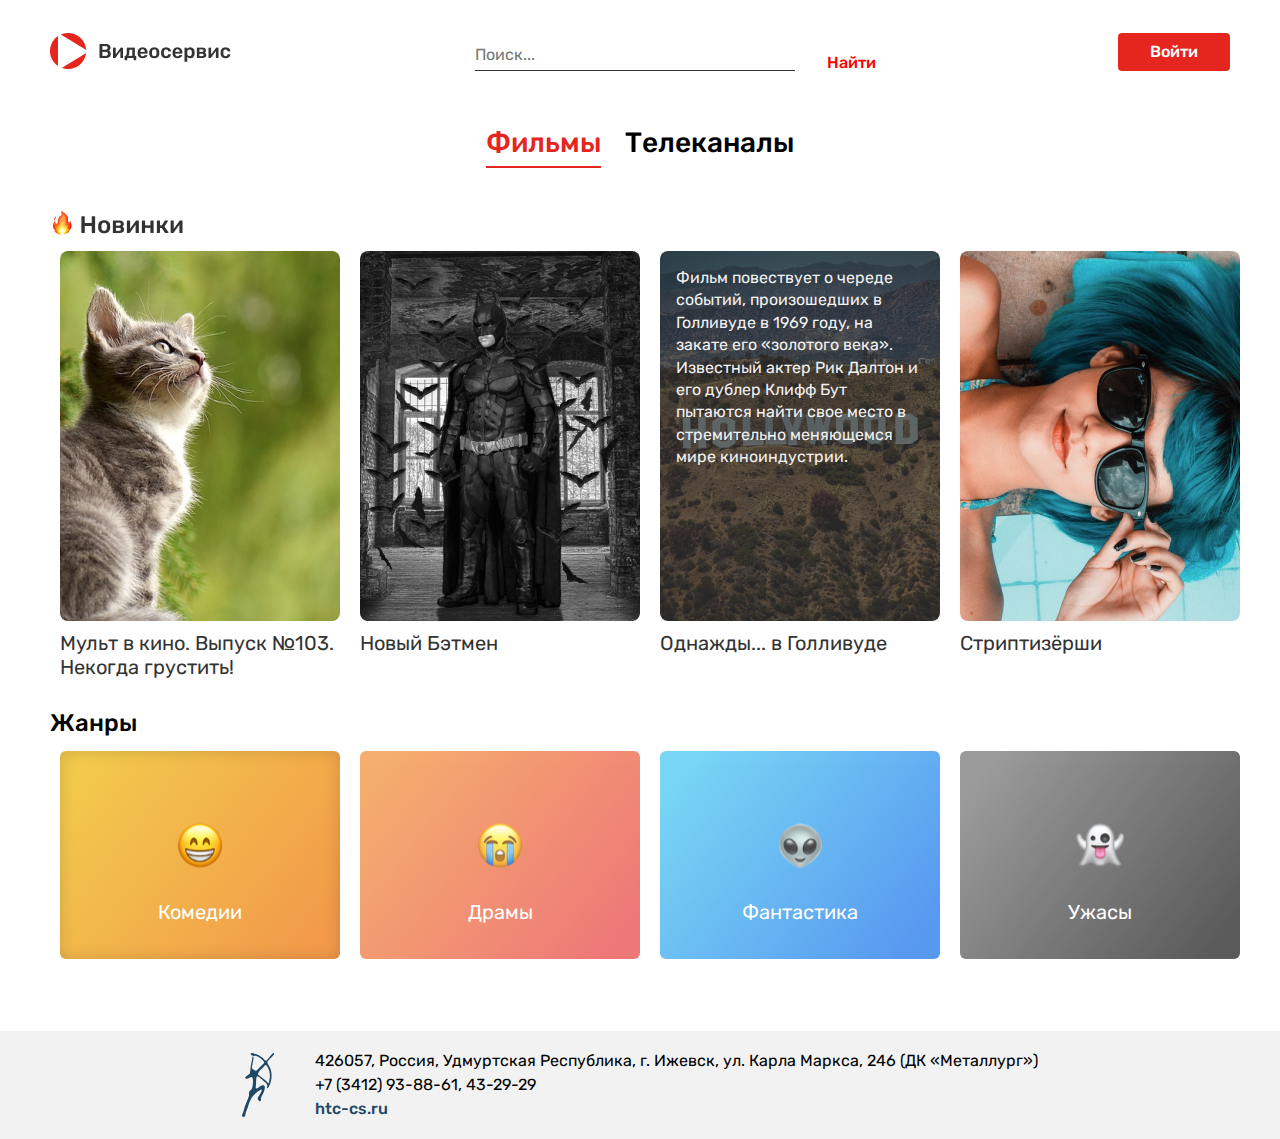
==== index.html @ f322d9bb "saved project" ====
<!DOCTYPE html>
<html>
	<head>
		<meta charset="utf-8">
		<meta http-equiv="X-UA-Compatible" content="IE=edge">
		<title></title>
		<link rel="stylesheet" href="css/style.css">
		<link rel="preconnect" href="https://fonts.gstatic.com">
		<link href="https://fonts.googleapis.com/css2?family=Rubik&display=swap" rel="stylesheet">
		<link href="https://fonts.googleapis.com/css2?family=Rubik:wght@500&display=swap" rel="stylesheet">
		<script src="../../js/script.js"></script>
	</head>
	<body>
		<div class="wrapper">
			<div class="main">
<div class="main__header">
	<div class="main__header-content">
		<div class="main__header-logo">
			<img src="img/header/logo.jpg" alt="">
		</div>
		<div class="main__header-search">
			<div class="main__header-search-input">
				<input type="text" placeholder="Поиск...">
			</div>
			<div class="main__header-search-button">
				<a href="#">Найти</a>
			</div>
		</div>
		<div class="main__header-login">	
			<button class="main__header-login-btn" id="login-btn">Войти</button>
			<div class="main__header-login-auth" id="login-auth">
				<div class="main__header-login-username">
					<span class="main__header-login-text" id="user-text"></span>
					<input type="text" class="main__header-login-input" id="user-textbox" >
				</div>
				<a href="#" class="main__header-login-logout" id="logout">Выйти</a>
			</div>
		</div>
	</div>
</div><div class="main__tabs" id="tabs">
	<div class="main__tabs-content">
		<div class="main__tabs-movies tab active" data-action="show-movies">Фильмы</div>
		<div class="main__tabs-channels tab" data-action="show-channels">Телеканалы</div>
	</div>
</div>				<div class="main__content">
<div class="main__movies" id="movies">
	<div class="main__movies-content">
		<div class="main__movies-news-title">
			<img src="img/content/news.jpg" alt="">
		</div>
		<div class="main__movies-list">
			<div class="main__movies-list-row">
				<div class="main__movies-item">
					<div class="main__movies-item-poster cat"></div>
					<div class="main__movies-item-description">Мульт в кино. Выпуск №103.<br>Некогда грустить!</div>
				</div>
				<div class="main__movies-item">
					<div class="main__movies-item-poster batman"></div>
					<div class="main__movies-item-description">Новый Бэтмен</div>
				</div>
				<div class="main__movies-item">
					<div class="main__movies-item-poster hollywood">Фильм повествует о череде событий, произошедших в Голливуде в 1969 году, на закате его «золотого века». Известный актер Рик Далтон и его дублер Клифф Бут пытаются найти свое место в стремительно меняющемся мире киноиндустрии.</div>
					<div class="main__movies-item-description">Однажды... в Голливуде</div>
				</div>
				<div class="main__movies-item">
					<div class="main__movies-item-poster girl"></div>
					<div class="main__movies-item-description">Стриптизёрши</div>
				</div>
			</div>
		</div>
	</div>
</div>
<div class="main__genres" id="genres">
	<div class="main__genres-content">
		<div class="main__genres-genres-title">Жанры</div>
		<div class="main__genres-list">
			<div class="main__genres-row">
				<div class="main__genres-item">
					<div class="main__genres-poster comedy">
						<img src="../../img/content/😁.svg" alt="">
						<div class="main__genres-description">Комедии</div>
					</div>
				</div>
				<div class="main__genres-item">
					<div class="main__genres-poster drama">
						<img src="../../img/content/😭.svg" alt="">
						<div class="main__genres-description">Драмы</div>
					</div>
				</div>
				<div class="main__genres-item">
					<div class="main__genres-poster sci-fi">
						<img src="../../img/content/👽.svg" alt="">
						<div class="main__genres-description">Фантастика</div>
					</div>

				</div>
				<div class="main__genres-item">
					<div class="main__genres-poster horror">
						<img src="../../img/content/👻.svg" alt="">
						<div class="main__genres-description">Ужасы</div>
					</div>
					

				</div>
			</div>
		</div>
	</div>
</div><div class="main__channels" id="channels">
	<div class="main__channels-content">
		<div class="main__channels-container">
			<div class="main__channels-item">
				<div class="main__channels-logo">
					<img src="../../img/content/first-channel.svg" alt="">
				</div>
				<div class="main__channels-info">
					<div class="main__channels-title">Первый канал</div>
					<div class="main__channels-programm">
						<div class="main__channels-time">
							<div class="main__channels-time-item alarm">13:00</div>
							<div class="main__channels-time-item">14:00</div>
							<div class="main__channels-time-item">15:00</div>
						</div>
						<div class="main__channels-name">
							<div class="main__channels-name-item alarm">Новости (с субтирами)</div>
							<div class="main__channels-name-item">Давай поженимся</div>
							<div class="main__channels-name-item">Другие новости</div>
						</div>
					</div>
				</div>
			</div>
			<div class="main__channels-item">
				<div class="main__channels-logo twoxtwo">
					<img src="../../img/content/2x2.svg" alt="">
				</div>
				<div class="main__channels-info">
					<div class="main__channels-title">2x2</div>
					<div class="main__channels-programm">
						<div class="main__channels-time">
							<div class="main__channels-time-item alarm">13:00</div>
							<div class="main__channels-time-item">14:00</div>
							<div class="main__channels-time-item">15:00</div>
						</div>
						<div class="main__channels-name">
							<div class="main__channels-name-item alarm">МУЛЬТ ТВ. Сезон 4, 7 серия</div>
							<div class="main__channels-name-item">ПОДОЗРИТЕЛЬНАЯ СОВА. Сезон 7, 7 серия</div>
							<div class="main__channels-name-item">БУРДАШЕВ. Сезон 1, 20 серия</div>
						</div>
					</div>
				</div>
			</div>
			<div class="main__channels-item">
				<div class="main__channels-logo">
					<img src="../../img/content/rbc.svg" alt="">
				</div>
				<div class="main__channels-info">
					<div class="main__channels-title">РБК</div>
					<div class="main__channels-programm">
						<div class="main__channels-time">
							<div class="main__channels-time-item alarm">13:00</div>
							<div class="main__channels-time-item">14:00</div>
							<div class="main__channels-time-item">15:00</div>
						</div>
						<div class="main__channels-name">
							<div class="main__channels-name-item alarm">ДЕНЬ. Горючая смесь: как бороться с суррогатом на АЗС</div>
							<div class="main__channels-name-item">ДЕНЬ. Главные темы</div>
							<div class="main__channels-name-item">Главные новости</div>
						</div>
					</div>
				</div>
			</div>
			<div class="main__channels-item">
				<div class="main__channels-logo amedia">
					<img src="../../img/content/amedia.svg" alt="">
				</div>
				<div class="main__channels-info">
					<div class="main__channels-title">AMEDIA PREMIUM</div>
					<div class="main__channels-programm">
						<div class="main__channels-time">
							<div class="main__channels-time-item alarm">13:00</div>
							<div class="main__channels-time-item">14:00</div>
							<div class="main__channels-time-item">15:00</div>
						</div>
						<div class="main__channels-name">
							<div class="main__channels-name-item alarm">Клиент всегда мёртв</div>
							<div class="main__channels-name-item">Голодные игры: Сойка-пересмешница. Часть I</div>
							<div class="main__channels-name-item">Секс в большом городе</div>
						</div>
					</div>
				</div>
			</div>
						<div class="main__channels-item">
				<div class="main__channels-logo amedia">
					<img src="../../img/content/amedia.svg" alt="">
				</div>
				<div class="main__channels-info">
					<div class="main__channels-title">AMEDIA PREMIUM</div>
					<div class="main__channels-programm">
						<div class="main__channels-time">
							<div class="main__channels-time-item alarm">13:00</div>
							<div class="main__channels-time-item">14:00</div>
							<div class="main__channels-time-item">15:00</div>
						</div>
						<div class="main__channels-name">
							<div class="main__channels-name-item alarm">Клиент всегда мёртв</div>
							<div class="main__channels-name-item">Голодные игры: Сойка-пересмешница. Часть I</div>
							<div class="main__channels-name-item">Секс в большом городе</div>
						</div>
					</div>
				</div>
			</div>
		</div>
	</div>
</div>				</div>
			</div>
<div class="footer">
	<div class="footer__content">
		<div class="footer__logo">
			<img src="../../img/footer/footer.svg" alt="">
		</div>
		<div class="footer__info">
			<div class="footer__address">426057, Россия, Удмуртская Республика, г. Ижевск, ул. Карла Маркса, 246 (ДК «Металлург»)</div>
			<div class="footer__tel">+7 (3412) 93-88-61, 43-29-29</div>
			<div class="footer__site">htc-cs.ru</div>
		</div>
	</div>
</div><div class="modal" id="modal">
	<div class="modal__content">
		<div class="modal__close" data-action="modal-close">&times;</div>
		<div class="modal__content-row">
			<div class="modal__title">Вход</div>
			<div class="modal__body">
				<input type="text" placeholder="Логин" class="modal__body-input">
				<input type="password" placeholder="Пароль" class="modal__body-input">
				<div class="modal__body-checkbox">
					<div class="modal__body-checkbox-element">
						<input type="checkbox">
					</div>
					<div class="modal__body-checkbox-label">
						Запомнить
					</div>
				</div>
			</div>
			<div class="modal__button">
				<button class="modal__button-element" data-action="login">Войти</button>
			</div>
		</div>
	</div>
</div>		</div>
	</body>
</html>
---- css/style.css ----
@charset "UTF-8";.main__header-login-btn,.modal__button-element{background-color:#E5261E;border-radius:4px;padding:9px 32px 10px 32px;color:#fff;font-weight:500;font-size:16px}.main__header-login-btn:hover,.modal__button-element:hover{background-color:silver;color:#E5261E}.main__header-login-logout,.main__header-search-button a{color:red;font-weight:500}.main__header-login-logout:hover,.main__header-search-button a:hover{color:silver}body{position:relative}.wrapper{font-family:Rubik,sans-serif;font-weight:400;font-size:16px;overflow:auto;background-color:#fff;display:flex;flex-direction:column;align-items:center;min-height:100%;min-width:100%}.main{margin:0 auto;margin-bottom:72px;display:flex;flex-direction:column;flex:1 0 auto}.main__content{display:flex;flex:1 0 auto;flex-direction:column;max-width:1180px;width:100%}*{padding:0;margin:0;border:0}*,:after,:before{-moz-box-sizing:border-box;-webkit-box-sizing:border-box;box-sizing:border-box}:active,:focus{outline:none}a:active,a:focus{outline:none}aside,footer,header,nav{display:block}body,html{height:100%;width:100%;font-size:100%;line-height:1;font-size:14px;-ms-text-size-adjust:100%;-moz-text-size-adjust:100%;-webkit-text-size-adjust:100%}button,input,textarea{font-family:inherit}input::-ms-clear{display:none}button{cursor:pointer}button::-moz-focus-inner{padding:0;border:0}a,a:visited{text-decoration:none}a:hover{text-decoration:none}ul li{list-style:none}img{vertical-align:top}h1,h2,h3,h4,h5,h6{font-size:inherit;font-weight:400}.main__header{margin-bottom:48px}.main__header-content{display:flex;justify-content:space-between;padding-top:33px}.main__header-search{display:flex;align-items:flex-end}.main__header-search-input{border-bottom:1px solid #333;padding-bottom:6px;margin-right:32px}.main__header-search-input input{width:320px;color:#828282;font-size:16px}.main__header-login{display:flex;align-items:flex-end}.main__header-login-auth{display:none}.main__header-login-username{font-weight:500;font-size:16px;color:#333;margin-right:16px}.main__header-login-input{border:1px solid #333;display:none}@media (max-width:1200px){.main__header-content{justify-content:center}.main__header-logo{display:none}.main__header-search{margin-right:65px}}.main__tabs{display:flex;justify-content:center;padding:10px;margin-bottom:32px}.main__tabs-content{display:flex;font-weight:500;font-size:28px;cursor:pointer}.main__tabs-movies{margin-right:24px}.active{color:#E5261E;border-bottom:2px solid #E5261E;padding-bottom:9px}.main__movies{margin-bottom:32px}.main__movies-content{display:flex;flex-direction:column}.main__movies-news-title{margin-bottom:16px}.main__movies-list-row{display:flex;justify-content:space-between}.main__movies-item{width:100%;padding:0 10px}.main__movies-item-poster{background-repeat:no-repeat;background-size:contain;width:280px;height:370px;border-radius:8px;margin-bottom:11px}.main__movies-item-poster.cat{background-image:url("../../img/content/cat.jpg")}.main__movies-item-poster.batman{background-image:url("../../img/content/batman.jpg")}.main__movies-item-poster.hollywood{background-image:linear-gradient(rgba(51,51,51,0.75),rgba(51,51,51,0.75)),url("../../img/content/hollywood.jpg");font-size:16px;color:#F2F2F2;line-height:22.4px;padding:16px}.main__movies-item-poster.girl{background-image:url("../../img/content/girl.jpg")}.main__movies-item-description{color:#333;font-size:20px;line-height:23.7px;display:flex;align-self:center}.main__genres-genres-title{font-weight:500;font-size:24px;margin-bottom:16px}.main__genres-row{display:flex;justify-content:space-between}.main__genres-item{width:100%;padding:0 10px}.main__genres-poster{width:280px;height:208px;border-radius:6px;display:flex;flex-direction:column;align-items:center;justify-content:center}.main__genres-poster.comedy{background:linear-gradient(127.83deg,#F2C94C 8.44%,#F29A4A 91.36%);box-shadow:inset 0px 0px 16px rgba(0,0,0,0.15)}.main__genres-poster.drama{background:linear-gradient(127.83deg,#F2994A 8.44%,#EB5757 91.36%);opacity:0.8}.main__genres-poster.sci-fi{background:linear-gradient(127.83deg,#56CCF2 8.44%,#2F80ED 91.36%);opacity:0.8}.main__genres-poster.horror{background:linear-gradient(127.83deg,#828282 8.44%,#333333 91.36%);opacity:0.8}.main__genres-description{color:#fff;font-size:20px;position:relative;top:32px}@media (max-width:1200px){.main__genres-genres-title,.main__movies-news-title{text-align:center;margin-bottom:25px}.main__genres-row,.main__movies-list-row{flex-wrap:wrap}.main__genres-item,.main__movies-item{width:50%;display:flex;flex-direction:column;justify-content:center;align-items:center;margin-bottom:15px}.main__genres-item-poster.batman,.main__movies-item-poster.batman{position:relative;top:-11px}}.main__channels{display:none;padding:10px;flex:1 0 auto;width:1180px}.main__channels-content{overflow-y:auto;position:relative;display:flex;flex:1 0 auto;justify-content:center}.main__channels-container{position:absolute;overflow:hidden}.main__channels-item{padding:21px 176px;background-color:#F2F2F2;border-radius:8px;display:flex}.main__channels-item:not(:last-child){margin-bottom:16px}.main__channels-logo{margin-right:175px;display:flex;align-self:center}.main__channels-logo.twoxtwo{position:relative;right:30px;margin-right:113px}.main__channels-logo.amedia{margin-right:165px}.main__channels-info{display:flex;flex-direction:column}.main__channels-title{margin-bottom:17px;font-size:20px;font-weight:500;color:#333}.main__channels-programm{display:flex}.main__channels-time{margin-right:16px}.main__channels-time-item:not(:last-child){margin-bottom:12px}.main__channels-name-item:not(:last-child){margin-bottom:12px}.alarm{color:red}*{scrollbar-width:auto;scrollbar-color:red #ffffff}::-webkit-scrollbar{width:16px}::-webkit-scrollbar-track{background:#ffffff}::-webkit-scrollbar-thumb{background-color:red;border-radius:10px;border:3px solid #ffffff}@media (max-width:1179px){.main__channels{max-width:1000px}}.modal{position:absolute;width:100%;height:100%;z-index:2;background-color:rgba(51,51,51,0.6);display:none}.modal__close{color:black;position:absolute;right:10px;top:5px;font-size:24px}.modal__close:hover{color:red;cursor:pointer}.modal__content{background-color:#fff;border-radius:8px;width:304px;margin:8% auto;position:relative}.modal__content-row{padding:36px;display:flex;flex-direction:column}.modal__title{font-weight:500;font-size:28px;color:#333;text-align:center;margin-bottom:24px}.modal__body{margin-bottom:120px}.modal__body-input{color:#828282;font-size:16px;padding-bottom:6px;border-bottom:1px solid #333;margin-bottom:24px;width:100%}.modal__body-checkbox{display:flex}.modal__body-checkbox-element{margin-right:8px;transform:scale(1.2)}.modal__body-checkbox-label{font-size:16px}.modal__button{display:flex;justify-content:center}.footer{padding:22px 130px;background-color:#F2F2F2;display:flex;width:100%;justify-content:center}.footer__content{display:flex}.footer__logo{margin-right:40px}.footer__info{display:flex;flex-direction:column;justify-content:space-between;font-size:16px}.footer__site{color:#1F4766;font-weight:500}@media (max-width:1179px){.footer{min-width:1180px}}
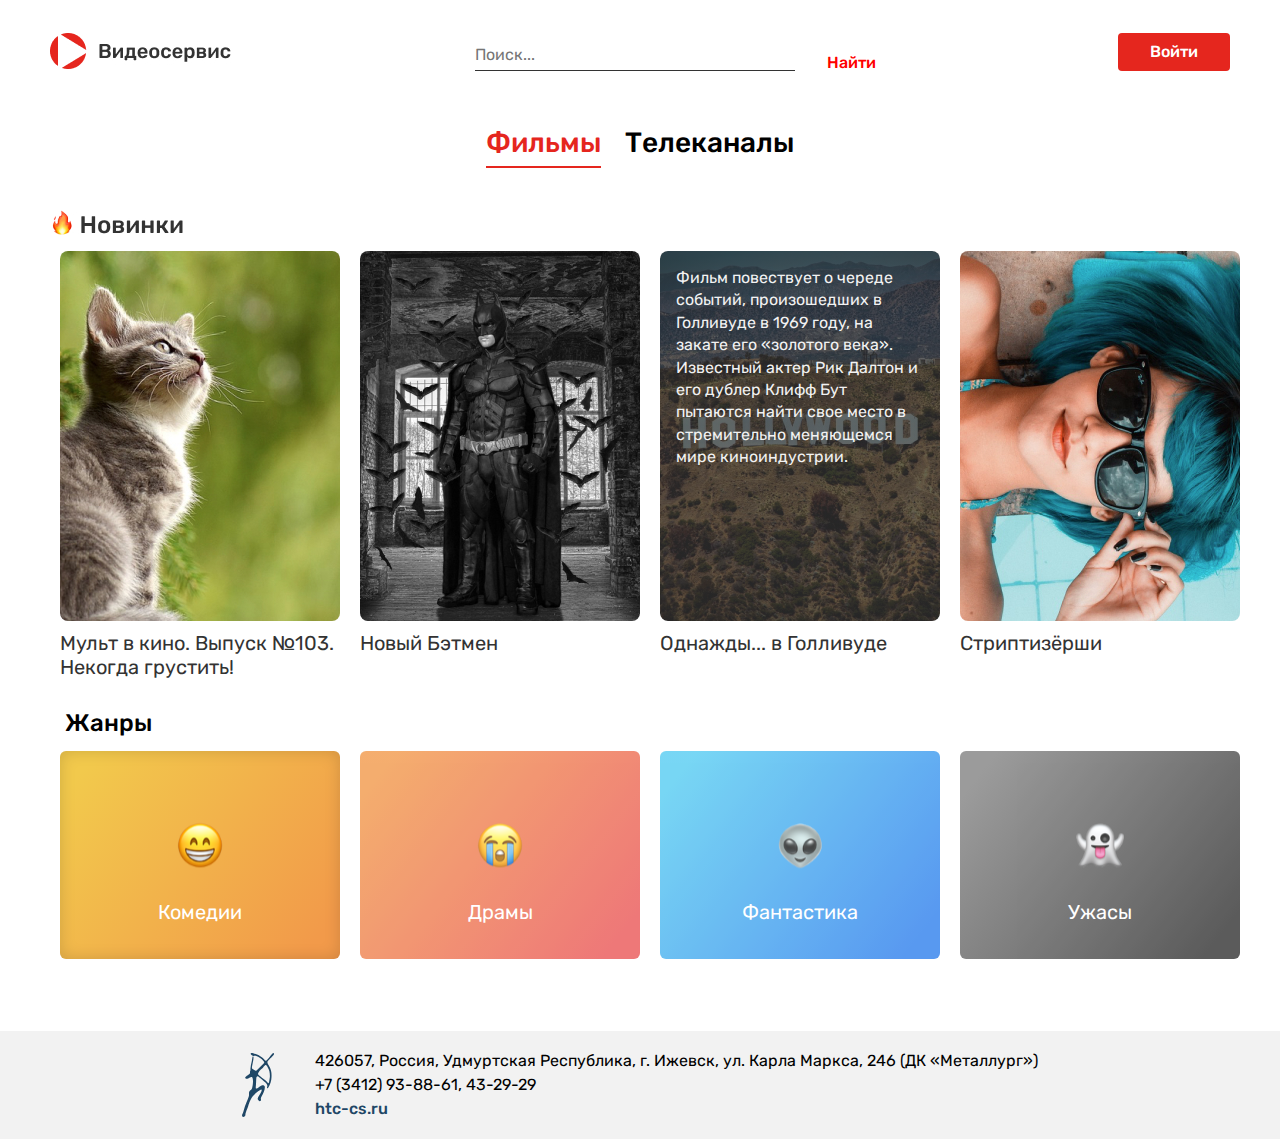
==== commit a59771be: "commit2" ====
--- a/index.html
+++ b/index.html
@@ -12,8 +12,8 @@
 	</head>
 	<body>
 		<div class="wrapper">
-			<div class="main">
-<div class="main__header">
+			<main class="main">
+<header class="main__header">
 	<div class="main__header-content">
 		<div class="main__header-logo">
 			<img src="img/header/logo.jpg" alt="">
@@ -37,7 +37,7 @@
 			</div>
 		</div>
 	</div>
-</div><div class="main__tabs" id="tabs">
+</header><div class="main__tabs" id="tabs">
 	<div class="main__tabs-content">
 		<div class="main__tabs-movies tab active" data-action="show-movies">Фильмы</div>
 		<div class="main__tabs-channels tab" data-action="show-channels">Телеканалы</div>
@@ -189,21 +189,41 @@
 				</div>
 			</div>
 						<div class="main__channels-item">
-				<div class="main__channels-logo amedia">
-					<img src="../../img/content/amedia.svg" alt="">
-				</div>
-				<div class="main__channels-info">
-					<div class="main__channels-title">AMEDIA PREMIUM</div>
-					<div class="main__channels-programm">
-						<div class="main__channels-time">
-							<div class="main__channels-time-item alarm">13:00</div>
-							<div class="main__channels-time-item">14:00</div>
-							<div class="main__channels-time-item">15:00</div>
-						</div>
-						<div class="main__channels-name">
-							<div class="main__channels-name-item alarm">Клиент всегда мёртв</div>
-							<div class="main__channels-name-item">Голодные игры: Сойка-пересмешница. Часть I</div>
-							<div class="main__channels-name-item">Секс в большом городе</div>
+				<div class="main__channels-logo">
+					<img src="../../img/content/first-channel.svg" alt="">
+				</div>
+				<div class="main__channels-info">
+					<div class="main__channels-title">Первый канал</div>
+					<div class="main__channels-programm">
+						<div class="main__channels-time">
+							<div class="main__channels-time-item alarm">13:00</div>
+							<div class="main__channels-time-item">14:00</div>
+							<div class="main__channels-time-item">15:00</div>
+						</div>
+						<div class="main__channels-name">
+							<div class="main__channels-name-item alarm">Новости (с субтирами)</div>
+							<div class="main__channels-name-item">Давай поженимся</div>
+							<div class="main__channels-name-item">Другие новости</div>
+						</div>
+					</div>
+				</div>
+			</div>
+			<div class="main__channels-item">
+				<div class="main__channels-logo twoxtwo">
+					<img src="../../img/content/2x2.svg" alt="">
+				</div>
+				<div class="main__channels-info">
+					<div class="main__channels-title">2x2</div>
+					<div class="main__channels-programm">
+						<div class="main__channels-time">
+							<div class="main__channels-time-item alarm">13:00</div>
+							<div class="main__channels-time-item">14:00</div>
+							<div class="main__channels-time-item">15:00</div>
+						</div>
+						<div class="main__channels-name">
+							<div class="main__channels-name-item alarm">МУЛЬТ ТВ. Сезон 4, 7 серия</div>
+							<div class="main__channels-name-item">ПОДОЗРИТЕЛЬНАЯ СОВА. Сезон 7, 7 серия</div>
+							<div class="main__channels-name-item">БУРДАШЕВ. Сезон 1, 20 серия</div>
 						</div>
 					</div>
 				</div>
@@ -211,8 +231,8 @@
 		</div>
 	</div>
 </div>				</div>
-			</div>
-<div class="footer">
+			</main>
+<footer class="footer">
 	<div class="footer__content">
 		<div class="footer__logo">
 			<img src="../../img/footer/footer.svg" alt="">
@@ -223,7 +243,7 @@
 			<div class="footer__site">htc-cs.ru</div>
 		</div>
 	</div>
-</div><div class="modal" id="modal">
+</footer><div class="modal" id="modal">
 	<div class="modal__content">
 		<div class="modal__close" data-action="modal-close">&times;</div>
 		<div class="modal__content-row">
--- a/css/style.css
+++ b/css/style.css
@@ -1 +1 @@
-@charset "UTF-8";.main__header-login-btn,.modal__button-element{background-color:#E5261E;border-radius:4px;padding:9px 32px 10px 32px;color:#fff;font-weight:500;font-size:16px}.main__header-login-btn:hover,.modal__button-element:hover{background-color:silver;color:#E5261E}.main__header-login-logout,.main__header-search-button a{color:red;font-weight:500}.main__header-login-logout:hover,.main__header-search-button a:hover{color:silver}body{position:relative}.wrapper{font-family:Rubik,sans-serif;font-weight:400;font-size:16px;overflow:auto;background-color:#fff;display:flex;flex-direction:column;align-items:center;min-height:100%;min-width:100%}.main{margin:0 auto;margin-bottom:72px;display:flex;flex-direction:column;flex:1 0 auto}.main__content{display:flex;flex:1 0 auto;flex-direction:column;max-width:1180px;width:100%}*{padding:0;margin:0;border:0}*,:after,:before{-moz-box-sizing:border-box;-webkit-box-sizing:border-box;box-sizing:border-box}:active,:focus{outline:none}a:active,a:focus{outline:none}aside,footer,header,nav{display:block}body,html{height:100%;width:100%;font-size:100%;line-height:1;font-size:14px;-ms-text-size-adjust:100%;-moz-text-size-adjust:100%;-webkit-text-size-adjust:100%}button,input,textarea{font-family:inherit}input::-ms-clear{display:none}button{cursor:pointer}button::-moz-focus-inner{padding:0;border:0}a,a:visited{text-decoration:none}a:hover{text-decoration:none}ul li{list-style:none}img{vertical-align:top}h1,h2,h3,h4,h5,h6{font-size:inherit;font-weight:400}.main__header{margin-bottom:48px}.main__header-content{display:flex;justify-content:space-between;padding-top:33px}.main__header-search{display:flex;align-items:flex-end}.main__header-search-input{border-bottom:1px solid #333;padding-bottom:6px;margin-right:32px}.main__header-search-input input{width:320px;color:#828282;font-size:16px}.main__header-login{display:flex;align-items:flex-end}.main__header-login-auth{display:none}.main__header-login-username{font-weight:500;font-size:16px;color:#333;margin-right:16px}.main__header-login-input{border:1px solid #333;display:none}@media (max-width:1200px){.main__header-content{justify-content:center}.main__header-logo{display:none}.main__header-search{margin-right:65px}}.main__tabs{display:flex;justify-content:center;padding:10px;margin-bottom:32px}.main__tabs-content{display:flex;font-weight:500;font-size:28px;cursor:pointer}.main__tabs-movies{margin-right:24px}.active{color:#E5261E;border-bottom:2px solid #E5261E;padding-bottom:9px}.main__movies{margin-bottom:32px}.main__movies-content{display:flex;flex-direction:column}.main__movies-news-title{margin-bottom:16px}.main__movies-list-row{display:flex;justify-content:space-between}.main__movies-item{width:100%;padding:0 10px}.main__movies-item-poster{background-repeat:no-repeat;background-size:contain;width:280px;height:370px;border-radius:8px;margin-bottom:11px}.main__movies-item-poster.cat{background-image:url("../../img/content/cat.jpg")}.main__movies-item-poster.batman{background-image:url("../../img/content/batman.jpg")}.main__movies-item-poster.hollywood{background-image:linear-gradient(rgba(51,51,51,0.75),rgba(51,51,51,0.75)),url("../../img/content/hollywood.jpg");font-size:16px;color:#F2F2F2;line-height:22.4px;padding:16px}.main__movies-item-poster.girl{background-image:url("../../img/content/girl.jpg")}.main__movies-item-description{color:#333;font-size:20px;line-height:23.7px;display:flex;align-self:center}.main__genres-genres-title{font-weight:500;font-size:24px;margin-bottom:16px}.main__genres-row{display:flex;justify-content:space-between}.main__genres-item{width:100%;padding:0 10px}.main__genres-poster{width:280px;height:208px;border-radius:6px;display:flex;flex-direction:column;align-items:center;justify-content:center}.main__genres-poster.comedy{background:linear-gradient(127.83deg,#F2C94C 8.44%,#F29A4A 91.36%);box-shadow:inset 0px 0px 16px rgba(0,0,0,0.15)}.main__genres-poster.drama{background:linear-gradient(127.83deg,#F2994A 8.44%,#EB5757 91.36%);opacity:0.8}.main__genres-poster.sci-fi{background:linear-gradient(127.83deg,#56CCF2 8.44%,#2F80ED 91.36%);opacity:0.8}.main__genres-poster.horror{background:linear-gradient(127.83deg,#828282 8.44%,#333333 91.36%);opacity:0.8}.main__genres-description{color:#fff;font-size:20px;position:relative;top:32px}@media (max-width:1200px){.main__genres-genres-title,.main__movies-news-title{text-align:center;margin-bottom:25px}.main__genres-row,.main__movies-list-row{flex-wrap:wrap}.main__genres-item,.main__movies-item{width:50%;display:flex;flex-direction:column;justify-content:center;align-items:center;margin-bottom:15px}.main__genres-item-poster.batman,.main__movies-item-poster.batman{position:relative;top:-11px}}.main__channels{display:none;padding:10px;flex:1 0 auto;width:1180px}.main__channels-content{overflow-y:auto;position:relative;display:flex;flex:1 0 auto;justify-content:center}.main__channels-container{position:absolute;overflow:hidden}.main__channels-item{padding:21px 176px;background-color:#F2F2F2;border-radius:8px;display:flex}.main__channels-item:not(:last-child){margin-bottom:16px}.main__channels-logo{margin-right:175px;display:flex;align-self:center}.main__channels-logo.twoxtwo{position:relative;right:30px;margin-right:113px}.main__channels-logo.amedia{margin-right:165px}.main__channels-info{display:flex;flex-direction:column}.main__channels-title{margin-bottom:17px;font-size:20px;font-weight:500;color:#333}.main__channels-programm{display:flex}.main__channels-time{margin-right:16px}.main__channels-time-item:not(:last-child){margin-bottom:12px}.main__channels-name-item:not(:last-child){margin-bottom:12px}.alarm{color:red}*{scrollbar-width:auto;scrollbar-color:red #ffffff}::-webkit-scrollbar{width:16px}::-webkit-scrollbar-track{background:#ffffff}::-webkit-scrollbar-thumb{background-color:red;border-radius:10px;border:3px solid #ffffff}@media (max-width:1179px){.main__channels{max-width:1000px}}.modal{position:absolute;width:100%;height:100%;z-index:2;background-color:rgba(51,51,51,0.6);display:none}.modal__close{color:black;position:absolute;right:10px;top:5px;font-size:24px}.modal__close:hover{color:red;cursor:pointer}.modal__content{background-color:#fff;border-radius:8px;width:304px;margin:8% auto;position:relative}.modal__content-row{padding:36px;display:flex;flex-direction:column}.modal__title{font-weight:500;font-size:28px;color:#333;text-align:center;margin-bottom:24px}.modal__body{margin-bottom:120px}.modal__body-input{color:#828282;font-size:16px;padding-bottom:6px;border-bottom:1px solid #333;margin-bottom:24px;width:100%}.modal__body-checkbox{display:flex}.modal__body-checkbox-element{margin-right:8px;transform:scale(1.2)}.modal__body-checkbox-label{font-size:16px}.modal__button{display:flex;justify-content:center}.footer{padding:22px 130px;background-color:#F2F2F2;display:flex;width:100%;justify-content:center}.footer__content{display:flex}.footer__logo{margin-right:40px}.footer__info{display:flex;flex-direction:column;justify-content:space-between;font-size:16px}.footer__site{color:#1F4766;font-weight:500}@media (max-width:1179px){.footer{min-width:1180px}}+@charset "UTF-8";.main__header-login-btn,.modal__button-element{background-color:#E5261E;border-radius:4px;padding:9px 32px 10px 32px;color:#fff;font-weight:500;font-size:16px}.main__header-login-btn:hover,.modal__button-element:hover{background-color:silver;color:#E5261E}.main__header-login-logout,.main__header-search-button a{color:red;font-weight:500}.main__header-login-logout:hover,.main__header-search-button a:hover{color:silver}body{position:relative}.wrapper{font-family:Rubik,sans-serif;font-weight:400;font-size:16px;overflow:auto;background-color:#fff;display:flex;flex-direction:column;align-items:center;min-height:100%;min-width:100%}.main{margin:0 auto;margin-bottom:72px;display:flex;flex-direction:column;flex:1 0 auto}.main__content{display:flex;flex:1 0 auto;flex-direction:column;max-width:1180px;width:100%}*{padding:0;margin:0;border:0}*,:after,:before{-moz-box-sizing:border-box;-webkit-box-sizing:border-box;box-sizing:border-box}:active,:focus{outline:none}a:active,a:focus{outline:none}aside,footer,header,nav{display:block}body,html{height:100%;width:100%;font-size:100%;line-height:1;font-size:14px;-ms-text-size-adjust:100%;-moz-text-size-adjust:100%;-webkit-text-size-adjust:100%}button,input,textarea{font-family:inherit}input::-ms-clear{display:none}button{cursor:pointer}button::-moz-focus-inner{padding:0;border:0}a,a:visited{text-decoration:none}a:hover{text-decoration:none}ul li{list-style:none}img{vertical-align:top}h1,h2,h3,h4,h5,h6{font-size:inherit;font-weight:400}.main__header{margin-bottom:48px}.main__header-content{display:flex;justify-content:space-between;padding-top:33px}.main__header-search{display:flex;align-items:flex-end}.main__header-search-input{border-bottom:1px solid #333;padding-bottom:6px;margin-right:32px}.main__header-search-input input{width:320px;color:#828282;font-size:16px}.main__header-login{display:flex;align-items:flex-end}.main__header-login-auth{display:none}.main__header-login-username{font-weight:500;font-size:16px;color:#333;margin-right:16px}.main__header-login-input{border:1px solid #333;padding:3px 5px;display:none}@media (max-width:1200px){.main__header-content{justify-content:center}.main__header-logo{display:none}.main__header-search{margin-right:65px}}.main__tabs{display:flex;justify-content:center;padding:10px;margin-bottom:32px}.main__tabs-content{display:flex;font-weight:500;font-size:28px;cursor:pointer}.main__tabs-movies{margin-right:24px}.active{color:#E5261E;border-bottom:2px solid #E5261E;padding-bottom:9px}.main__movies{margin-bottom:32px}.main__movies-content{display:flex;flex-direction:column}.main__movies-news-title{margin-bottom:16px}.main__movies-list-row{display:flex;justify-content:space-between}.main__movies-item{width:100%;padding:0 10px}.main__movies-item-poster{background-repeat:no-repeat;background-size:contain;width:280px;height:370px;border-radius:8px;margin-bottom:11px}.main__movies-item-poster.cat{background-image:url("../../img/content/cat.jpg")}.main__movies-item-poster.batman{background-image:url("../../img/content/batman.jpg")}.main__movies-item-poster.hollywood{background-image:linear-gradient(rgba(51,51,51,0.75),rgba(51,51,51,0.75)),url("../../img/content/hollywood.jpg");font-size:16px;color:#F2F2F2;line-height:22.4px;padding:16px}.main__movies-item-poster.girl{background-image:url("../../img/content/girl.jpg")}.main__movies-item-description{color:#333;font-size:20px;line-height:23.7px;display:flex;align-self:center}.main__genres-genres-title{font-weight:500;font-size:24px;margin-bottom:16px;padding-left:15px}.main__genres-row{display:flex;justify-content:space-between}.main__genres-item{width:100%;padding:0 10px}.main__genres-poster{width:280px;height:208px;border-radius:6px;display:flex;flex-direction:column;align-items:center;justify-content:center}.main__genres-poster.comedy{background:linear-gradient(127.83deg,#F2C94C 8.44%,#F29A4A 91.36%);box-shadow:inset 0px 0px 16px rgba(0,0,0,0.15)}.main__genres-poster.drama{background:linear-gradient(127.83deg,#F2994A 8.44%,#EB5757 91.36%);opacity:0.8}.main__genres-poster.sci-fi{background:linear-gradient(127.83deg,#56CCF2 8.44%,#2F80ED 91.36%);opacity:0.8}.main__genres-poster.horror{background:linear-gradient(127.83deg,#828282 8.44%,#333333 91.36%);opacity:0.8}.main__genres-description{color:#fff;font-size:20px;position:relative;top:32px}@media (max-width:1200px){.main__genres-genres-title,.main__movies-news-title{text-align:center;margin-bottom:25px}.main__genres-row,.main__movies-list-row{flex-wrap:wrap}.main__genres-item,.main__movies-item{width:50%;display:flex;flex-direction:column;justify-content:center;align-items:center;margin-bottom:15px}.main__genres-item-poster.batman,.main__movies-item-poster.batman{position:relative;top:-11px}}.main__channels{display:none;flex:1 0 auto;width:1180px}.main__channels-content{overflow-y:auto;position:relative;display:flex;flex:1 0 auto;width:100%;justify-content:center}.main__channels-container{position:absolute;overflow:hidden;width:100%}.main__channels-item{padding:21px 176px;background-color:#F2F2F2;border-radius:8px;display:flex}.main__channels-item:not(:last-child){margin-bottom:16px}.main__channels-logo{margin-right:175px;display:flex;align-self:center}.main__channels-logo.twoxtwo{position:relative;right:30px;margin-right:113px}.main__channels-logo.amedia{margin-right:165px}.main__channels-info{display:flex;flex-direction:column}.main__channels-title{margin-bottom:17px;font-size:20px;font-weight:500;color:#333}.main__channels-programm{display:flex}.main__channels-time{margin-right:16px}.main__channels-time-item:not(:last-child){margin-bottom:12px}.main__channels-name-item:not(:last-child){margin-bottom:12px}.alarm{color:red}*{scrollbar-width:auto;scrollbar-color:#BDBDBD #ffffff}::-webkit-scrollbar{width:12px}::-webkit-scrollbar-track{background:#ffffff}::-webkit-scrollbar-thumb{background-color:#BDBDBD;border-radius:10px;border:3px solid #ffffff}@media (max-width:1179px){.main__channels{max-width:1000px}.main__channels-item{padding:8px 60px;font-size:11px}}.modal{position:absolute;width:100%;height:100%;z-index:2;background-color:rgba(51,51,51,0.6);display:none}.modal__close{color:black;position:absolute;right:10px;top:5px;font-size:24px}.modal__close:hover{color:red;cursor:pointer}.modal__content{background-color:#fff;border-radius:8px;width:304px;margin:8% auto;position:relative}.modal__content-row{padding:36px;display:flex;flex-direction:column}.modal__title{font-weight:500;font-size:28px;color:#333;text-align:center;margin-bottom:24px}.modal__body{margin-bottom:120px}.modal__body-input{color:#828282;font-size:16px;padding-bottom:6px;border-bottom:1px solid #333;margin-bottom:24px;width:100%}.modal__body-checkbox{display:flex}.modal__body-checkbox-element{margin-right:8px;transform:scale(1.2)}.modal__body-checkbox-label{font-size:16px}.modal__button{display:flex;justify-content:center}.footer{padding:22px 130px;background-color:#F2F2F2;display:flex;width:100%;justify-content:center}.footer__content{display:flex}.footer__logo{margin-right:40px}.footer__info{display:flex;flex-direction:column;justify-content:space-between;font-size:16px}.footer__site{color:#1F4766;font-weight:500}@media (max-width:1179px){.footer{min-width:1180px}.footer__info{font-size:12px}}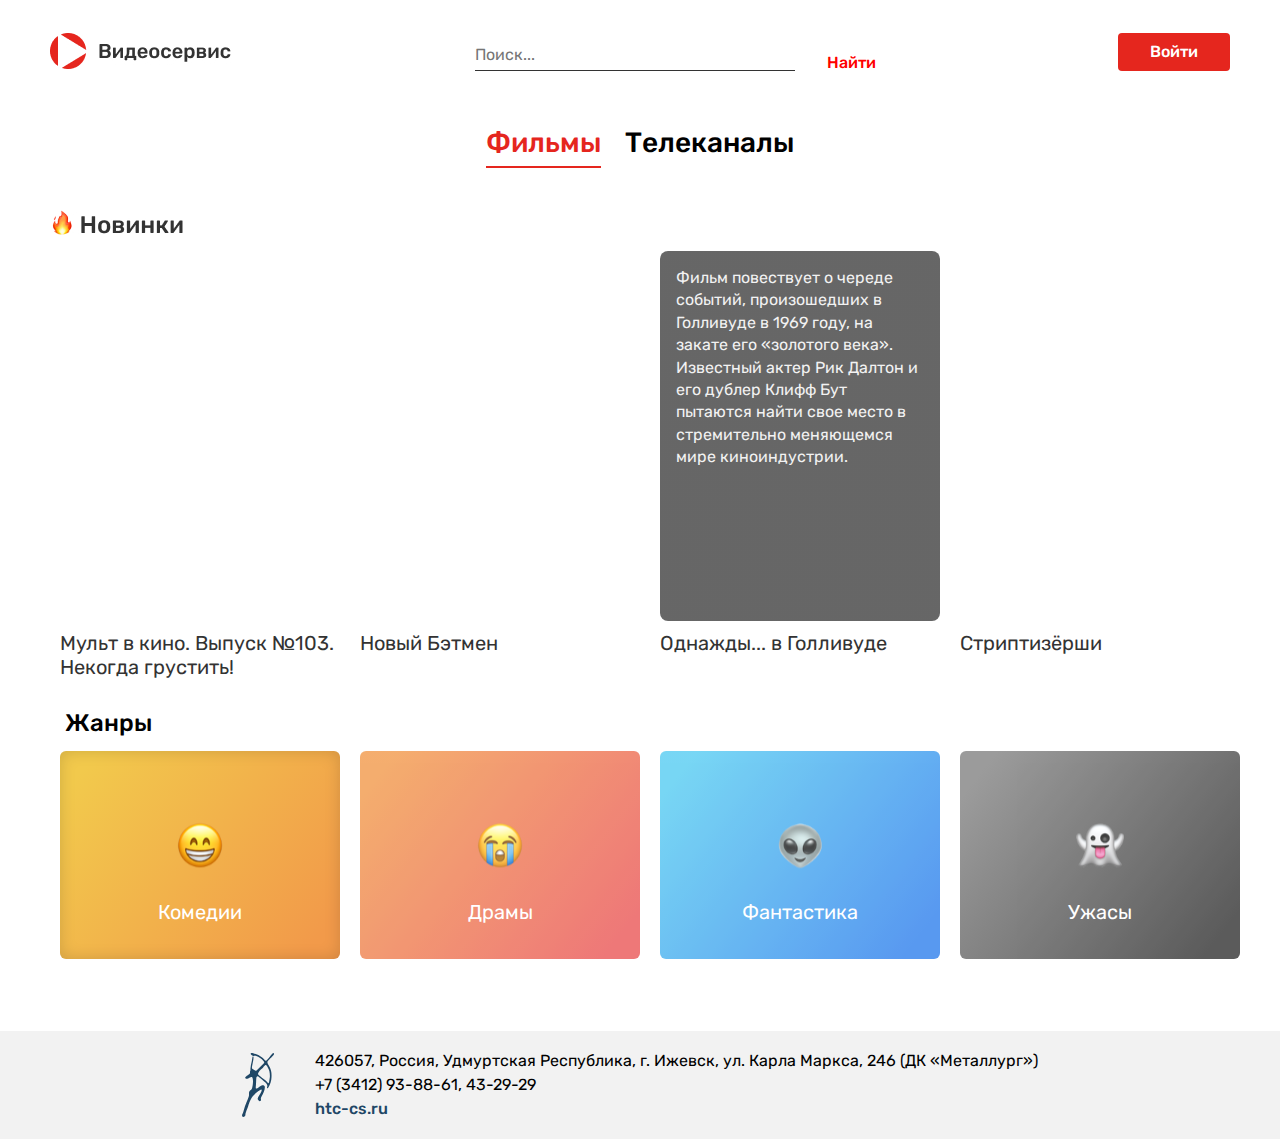
==== commit 7fe69ade: "commit3" ====
--- a/index.html
+++ b/index.html
@@ -77,26 +77,26 @@
 			<div class="main__genres-row">
 				<div class="main__genres-item">
 					<div class="main__genres-poster comedy">
-						<img src="../../img/content/😁.svg" alt="">
+						<img src="img/content/😁.svg" alt="">
 						<div class="main__genres-description">Комедии</div>
 					</div>
 				</div>
 				<div class="main__genres-item">
 					<div class="main__genres-poster drama">
-						<img src="../../img/content/😭.svg" alt="">
+						<img src="img/content/😭.svg" alt="">
 						<div class="main__genres-description">Драмы</div>
 					</div>
 				</div>
 				<div class="main__genres-item">
 					<div class="main__genres-poster sci-fi">
-						<img src="../../img/content/👽.svg" alt="">
+						<img src="img/content/👽.svg" alt="">
 						<div class="main__genres-description">Фантастика</div>
 					</div>
 
 				</div>
 				<div class="main__genres-item">
 					<div class="main__genres-poster horror">
-						<img src="../../img/content/👻.svg" alt="">
+						<img src="img/content/👻.svg" alt="">
 						<div class="main__genres-description">Ужасы</div>
 					</div>
 					
@@ -110,7 +110,7 @@
 		<div class="main__channels-container">
 			<div class="main__channels-item">
 				<div class="main__channels-logo">
-					<img src="../../img/content/first-channel.svg" alt="">
+					<img src="img/content/first-channel.svg" alt="">
 				</div>
 				<div class="main__channels-info">
 					<div class="main__channels-title">Первый канал</div>
@@ -130,7 +130,7 @@
 			</div>
 			<div class="main__channels-item">
 				<div class="main__channels-logo twoxtwo">
-					<img src="../../img/content/2x2.svg" alt="">
+					<img src="img/content/2x2.svg" alt="">
 				</div>
 				<div class="main__channels-info">
 					<div class="main__channels-title">2x2</div>
@@ -150,7 +150,7 @@
 			</div>
 			<div class="main__channels-item">
 				<div class="main__channels-logo">
-					<img src="../../img/content/rbc.svg" alt="">
+					<img src="img/content/rbc.svg" alt="">
 				</div>
 				<div class="main__channels-info">
 					<div class="main__channels-title">РБК</div>
@@ -170,7 +170,7 @@
 			</div>
 			<div class="main__channels-item">
 				<div class="main__channels-logo amedia">
-					<img src="../../img/content/amedia.svg" alt="">
+					<img src="img/content/amedia.svg" alt="">
 				</div>
 				<div class="main__channels-info">
 					<div class="main__channels-title">AMEDIA PREMIUM</div>
@@ -190,7 +190,7 @@
 			</div>
 						<div class="main__channels-item">
 				<div class="main__channels-logo">
-					<img src="../../img/content/first-channel.svg" alt="">
+					<img src="img/content/first-channel.svg" alt="">
 				</div>
 				<div class="main__channels-info">
 					<div class="main__channels-title">Первый канал</div>
@@ -210,7 +210,7 @@
 			</div>
 			<div class="main__channels-item">
 				<div class="main__channels-logo twoxtwo">
-					<img src="../../img/content/2x2.svg" alt="">
+					<img src="img/content/2x2.svg" alt="">
 				</div>
 				<div class="main__channels-info">
 					<div class="main__channels-title">2x2</div>
@@ -235,7 +235,7 @@
 <footer class="footer">
 	<div class="footer__content">
 		<div class="footer__logo">
-			<img src="../../img/footer/footer.svg" alt="">
+			<img src="img/footer/footer.svg" alt="">
 		</div>
 		<div class="footer__info">
 			<div class="footer__address">426057, Россия, Удмуртская Республика, г. Ижевск, ул. Карла Маркса, 246 (ДК «Металлург»)</div>
--- a/css/style.css
+++ b/css/style.css
@@ -1 +1 @@
-@charset "UTF-8";.main__header-login-btn,.modal__button-element{background-color:#E5261E;border-radius:4px;padding:9px 32px 10px 32px;color:#fff;font-weight:500;font-size:16px}.main__header-login-btn:hover,.modal__button-element:hover{background-color:silver;color:#E5261E}.main__header-login-logout,.main__header-search-button a{color:red;font-weight:500}.main__header-login-logout:hover,.main__header-search-button a:hover{color:silver}body{position:relative}.wrapper{font-family:Rubik,sans-serif;font-weight:400;font-size:16px;overflow:auto;background-color:#fff;display:flex;flex-direction:column;align-items:center;min-height:100%;min-width:100%}.main{margin:0 auto;margin-bottom:72px;display:flex;flex-direction:column;flex:1 0 auto}.main__content{display:flex;flex:1 0 auto;flex-direction:column;max-width:1180px;width:100%}*{padding:0;margin:0;border:0}*,:after,:before{-moz-box-sizing:border-box;-webkit-box-sizing:border-box;box-sizing:border-box}:active,:focus{outline:none}a:active,a:focus{outline:none}aside,footer,header,nav{display:block}body,html{height:100%;width:100%;font-size:100%;line-height:1;font-size:14px;-ms-text-size-adjust:100%;-moz-text-size-adjust:100%;-webkit-text-size-adjust:100%}button,input,textarea{font-family:inherit}input::-ms-clear{display:none}button{cursor:pointer}button::-moz-focus-inner{padding:0;border:0}a,a:visited{text-decoration:none}a:hover{text-decoration:none}ul li{list-style:none}img{vertical-align:top}h1,h2,h3,h4,h5,h6{font-size:inherit;font-weight:400}.main__header{margin-bottom:48px}.main__header-content{display:flex;justify-content:space-between;padding-top:33px}.main__header-search{display:flex;align-items:flex-end}.main__header-search-input{border-bottom:1px solid #333;padding-bottom:6px;margin-right:32px}.main__header-search-input input{width:320px;color:#828282;font-size:16px}.main__header-login{display:flex;align-items:flex-end}.main__header-login-auth{display:none}.main__header-login-username{font-weight:500;font-size:16px;color:#333;margin-right:16px}.main__header-login-input{border:1px solid #333;padding:3px 5px;display:none}@media (max-width:1200px){.main__header-content{justify-content:center}.main__header-logo{display:none}.main__header-search{margin-right:65px}}.main__tabs{display:flex;justify-content:center;padding:10px;margin-bottom:32px}.main__tabs-content{display:flex;font-weight:500;font-size:28px;cursor:pointer}.main__tabs-movies{margin-right:24px}.active{color:#E5261E;border-bottom:2px solid #E5261E;padding-bottom:9px}.main__movies{margin-bottom:32px}.main__movies-content{display:flex;flex-direction:column}.main__movies-news-title{margin-bottom:16px}.main__movies-list-row{display:flex;justify-content:space-between}.main__movies-item{width:100%;padding:0 10px}.main__movies-item-poster{background-repeat:no-repeat;background-size:contain;width:280px;height:370px;border-radius:8px;margin-bottom:11px}.main__movies-item-poster.cat{background-image:url("../../img/content/cat.jpg")}.main__movies-item-poster.batman{background-image:url("../../img/content/batman.jpg")}.main__movies-item-poster.hollywood{background-image:linear-gradient(rgba(51,51,51,0.75),rgba(51,51,51,0.75)),url("../../img/content/hollywood.jpg");font-size:16px;color:#F2F2F2;line-height:22.4px;padding:16px}.main__movies-item-poster.girl{background-image:url("../../img/content/girl.jpg")}.main__movies-item-description{color:#333;font-size:20px;line-height:23.7px;display:flex;align-self:center}.main__genres-genres-title{font-weight:500;font-size:24px;margin-bottom:16px;padding-left:15px}.main__genres-row{display:flex;justify-content:space-between}.main__genres-item{width:100%;padding:0 10px}.main__genres-poster{width:280px;height:208px;border-radius:6px;display:flex;flex-direction:column;align-items:center;justify-content:center}.main__genres-poster.comedy{background:linear-gradient(127.83deg,#F2C94C 8.44%,#F29A4A 91.36%);box-shadow:inset 0px 0px 16px rgba(0,0,0,0.15)}.main__genres-poster.drama{background:linear-gradient(127.83deg,#F2994A 8.44%,#EB5757 91.36%);opacity:0.8}.main__genres-poster.sci-fi{background:linear-gradient(127.83deg,#56CCF2 8.44%,#2F80ED 91.36%);opacity:0.8}.main__genres-poster.horror{background:linear-gradient(127.83deg,#828282 8.44%,#333333 91.36%);opacity:0.8}.main__genres-description{color:#fff;font-size:20px;position:relative;top:32px}@media (max-width:1200px){.main__genres-genres-title,.main__movies-news-title{text-align:center;margin-bottom:25px}.main__genres-row,.main__movies-list-row{flex-wrap:wrap}.main__genres-item,.main__movies-item{width:50%;display:flex;flex-direction:column;justify-content:center;align-items:center;margin-bottom:15px}.main__genres-item-poster.batman,.main__movies-item-poster.batman{position:relative;top:-11px}}.main__channels{display:none;flex:1 0 auto;width:1180px}.main__channels-content{overflow-y:auto;position:relative;display:flex;flex:1 0 auto;width:100%;justify-content:center}.main__channels-container{position:absolute;overflow:hidden;width:100%}.main__channels-item{padding:21px 176px;background-color:#F2F2F2;border-radius:8px;display:flex}.main__channels-item:not(:last-child){margin-bottom:16px}.main__channels-logo{margin-right:175px;display:flex;align-self:center}.main__channels-logo.twoxtwo{position:relative;right:30px;margin-right:113px}.main__channels-logo.amedia{margin-right:165px}.main__channels-info{display:flex;flex-direction:column}.main__channels-title{margin-bottom:17px;font-size:20px;font-weight:500;color:#333}.main__channels-programm{display:flex}.main__channels-time{margin-right:16px}.main__channels-time-item:not(:last-child){margin-bottom:12px}.main__channels-name-item:not(:last-child){margin-bottom:12px}.alarm{color:red}*{scrollbar-width:auto;scrollbar-color:#BDBDBD #ffffff}::-webkit-scrollbar{width:12px}::-webkit-scrollbar-track{background:#ffffff}::-webkit-scrollbar-thumb{background-color:#BDBDBD;border-radius:10px;border:3px solid #ffffff}@media (max-width:1179px){.main__channels{max-width:1000px}.main__channels-item{padding:8px 60px;font-size:11px}}.modal{position:absolute;width:100%;height:100%;z-index:2;background-color:rgba(51,51,51,0.6);display:none}.modal__close{color:black;position:absolute;right:10px;top:5px;font-size:24px}.modal__close:hover{color:red;cursor:pointer}.modal__content{background-color:#fff;border-radius:8px;width:304px;margin:8% auto;position:relative}.modal__content-row{padding:36px;display:flex;flex-direction:column}.modal__title{font-weight:500;font-size:28px;color:#333;text-align:center;margin-bottom:24px}.modal__body{margin-bottom:120px}.modal__body-input{color:#828282;font-size:16px;padding-bottom:6px;border-bottom:1px solid #333;margin-bottom:24px;width:100%}.modal__body-checkbox{display:flex}.modal__body-checkbox-element{margin-right:8px;transform:scale(1.2)}.modal__body-checkbox-label{font-size:16px}.modal__button{display:flex;justify-content:center}.footer{padding:22px 130px;background-color:#F2F2F2;display:flex;width:100%;justify-content:center}.footer__content{display:flex}.footer__logo{margin-right:40px}.footer__info{display:flex;flex-direction:column;justify-content:space-between;font-size:16px}.footer__site{color:#1F4766;font-weight:500}@media (max-width:1179px){.footer{min-width:1180px}.footer__info{font-size:12px}}+@charset "UTF-8";.main__header-login-btn,.modal__button-element{background-color:#E5261E;border-radius:4px;padding:9px 32px 10px 32px;color:#fff;font-weight:500;font-size:16px}.main__header-login-btn:hover,.modal__button-element:hover{background-color:silver;color:#E5261E}.main__header-login-logout,.main__header-search-button a{color:red;font-weight:500}.main__header-login-logout:hover,.main__header-search-button a:hover{color:silver}body{position:relative}.wrapper{font-family:Rubik,sans-serif;font-weight:400;font-size:16px;overflow:auto;background-color:#fff;display:flex;flex-direction:column;align-items:center;min-height:100%;min-width:100%}.main{margin:0 auto;margin-bottom:72px;display:flex;flex-direction:column;flex:1 0 auto}.main__content{display:flex;flex:1 0 auto;flex-direction:column;max-width:1180px;width:100%}*{padding:0;margin:0;border:0}*,:after,:before{-moz-box-sizing:border-box;-webkit-box-sizing:border-box;box-sizing:border-box}:active,:focus{outline:none}a:active,a:focus{outline:none}aside,footer,header,nav{display:block}body,html{height:100%;width:100%;font-size:100%;line-height:1;font-size:14px;-ms-text-size-adjust:100%;-moz-text-size-adjust:100%;-webkit-text-size-adjust:100%}button,input,textarea{font-family:inherit}input::-ms-clear{display:none}button{cursor:pointer}button::-moz-focus-inner{padding:0;border:0}a,a:visited{text-decoration:none}a:hover{text-decoration:none}ul li{list-style:none}img{vertical-align:top}h1,h2,h3,h4,h5,h6{font-size:inherit;font-weight:400}.main__header{margin-bottom:48px}.main__header-content{display:flex;justify-content:space-between;padding-top:33px}.main__header-search{display:flex;align-items:flex-end}.main__header-search-input{border-bottom:1px solid #333;padding-bottom:6px;margin-right:32px}.main__header-search-input input{width:320px;color:#828282;font-size:16px}.main__header-login{display:flex;align-items:flex-end}.main__header-login-auth{display:none}.main__header-login-username{font-weight:500;font-size:16px;color:#333;margin-right:16px}.main__header-login-input{border:1px solid #333;padding:3px 5px;display:none}@media (max-width:1200px){.main__header-content{justify-content:center}.main__header-logo{display:none}.main__header-search{margin-right:65px}}.main__tabs{display:flex;justify-content:center;padding:10px;margin-bottom:32px}.main__tabs-content{display:flex;font-weight:500;font-size:28px;cursor:pointer}.main__tabs-movies{margin-right:24px}.active{color:#E5261E;border-bottom:2px solid #E5261E;padding-bottom:9px}.main__movies{margin-bottom:32px}.main__movies-content{display:flex;flex-direction:column}.main__movies-news-title{margin-bottom:16px}.main__movies-list-row{display:flex;justify-content:space-between}.main__movies-item{width:100%;padding:0 10px}.main__movies-item-poster{background-repeat:no-repeat;background-size:contain;width:280px;height:370px;border-radius:8px;margin-bottom:11px}.main__movies-item-poster.cat{background-image:url("img/content/cat.jpg")}.main__movies-item-poster.batman{background-image:url("img/content/batman.jpg")}.main__movies-item-poster.hollywood{background-image:linear-gradient(rgba(51,51,51,0.75),rgba(51,51,51,0.75)),url("img/content/hollywood.jpg");font-size:16px;color:#F2F2F2;line-height:22.4px;padding:16px}.main__movies-item-poster.girl{background-image:url("img/content/girl.jpg")}.main__movies-item-description{color:#333;font-size:20px;line-height:23.7px;display:flex;align-self:center}.main__genres-genres-title{font-weight:500;font-size:24px;margin-bottom:16px;padding-left:15px}.main__genres-row{display:flex;justify-content:space-between}.main__genres-item{width:100%;padding:0 10px}.main__genres-poster{width:280px;height:208px;border-radius:6px;display:flex;flex-direction:column;align-items:center;justify-content:center}.main__genres-poster.comedy{background:linear-gradient(127.83deg,#F2C94C 8.44%,#F29A4A 91.36%);box-shadow:inset 0px 0px 16px rgba(0,0,0,0.15)}.main__genres-poster.drama{background:linear-gradient(127.83deg,#F2994A 8.44%,#EB5757 91.36%);opacity:0.8}.main__genres-poster.sci-fi{background:linear-gradient(127.83deg,#56CCF2 8.44%,#2F80ED 91.36%);opacity:0.8}.main__genres-poster.horror{background:linear-gradient(127.83deg,#828282 8.44%,#333333 91.36%);opacity:0.8}.main__genres-description{color:#fff;font-size:20px;position:relative;top:32px}@media (max-width:1200px){.main__genres-genres-title,.main__movies-news-title{text-align:center;margin-bottom:25px}.main__genres-row,.main__movies-list-row{flex-wrap:wrap}.main__genres-item,.main__movies-item{width:50%;display:flex;flex-direction:column;justify-content:center;align-items:center;margin-bottom:15px}.main__genres-item-poster.batman,.main__movies-item-poster.batman{position:relative;top:-11px}}.main__channels{display:none;flex:1 0 auto;width:1180px}.main__channels-content{overflow-y:auto;position:relative;display:flex;flex:1 0 auto;width:100%;justify-content:center}.main__channels-container{position:absolute;overflow:hidden;width:100%}.main__channels-item{padding:21px 176px;background-color:#F2F2F2;border-radius:8px;display:flex}.main__channels-item:not(:last-child){margin-bottom:16px}.main__channels-logo{margin-right:175px;display:flex;align-self:center}.main__channels-logo.twoxtwo{position:relative;right:30px;margin-right:113px}.main__channels-logo.amedia{margin-right:165px}.main__channels-info{display:flex;flex-direction:column}.main__channels-title{margin-bottom:17px;font-size:20px;font-weight:500;color:#333}.main__channels-programm{display:flex}.main__channels-time{margin-right:16px}.main__channels-time-item:not(:last-child){margin-bottom:12px}.main__channels-name-item:not(:last-child){margin-bottom:12px}.alarm{color:red}*{scrollbar-width:auto;scrollbar-color:#BDBDBD #ffffff}::-webkit-scrollbar{width:12px}::-webkit-scrollbar-track{background:#ffffff}::-webkit-scrollbar-thumb{background-color:#BDBDBD;border-radius:10px;border:3px solid #ffffff}@media (max-width:1179px){.main__channels{max-width:1000px}.main__channels-item{padding:8px 60px;font-size:11px}}.modal{position:absolute;width:100%;height:100%;z-index:2;background-color:rgba(51,51,51,0.6);display:none}.modal__close{color:black;position:absolute;right:10px;top:5px;font-size:24px}.modal__close:hover{color:red;cursor:pointer}.modal__content{background-color:#fff;border-radius:8px;width:304px;margin:8% auto;position:relative}.modal__content-row{padding:36px;display:flex;flex-direction:column}.modal__title{font-weight:500;font-size:28px;color:#333;text-align:center;margin-bottom:24px}.modal__body{margin-bottom:120px}.modal__body-input{color:#828282;font-size:16px;padding-bottom:6px;border-bottom:1px solid #333;margin-bottom:24px;width:100%}.modal__body-checkbox{display:flex}.modal__body-checkbox-element{margin-right:8px;transform:scale(1.2)}.modal__body-checkbox-label{font-size:16px}.modal__button{display:flex;justify-content:center}.footer{padding:22px 130px;background-color:#F2F2F2;display:flex;width:100%;justify-content:center}.footer__content{display:flex}.footer__logo{margin-right:40px}.footer__info{display:flex;flex-direction:column;justify-content:space-between;font-size:16px}.footer__site{color:#1F4766;font-weight:500}@media (max-width:1179px){.footer{min-width:1180px}.footer__info{font-size:12px}}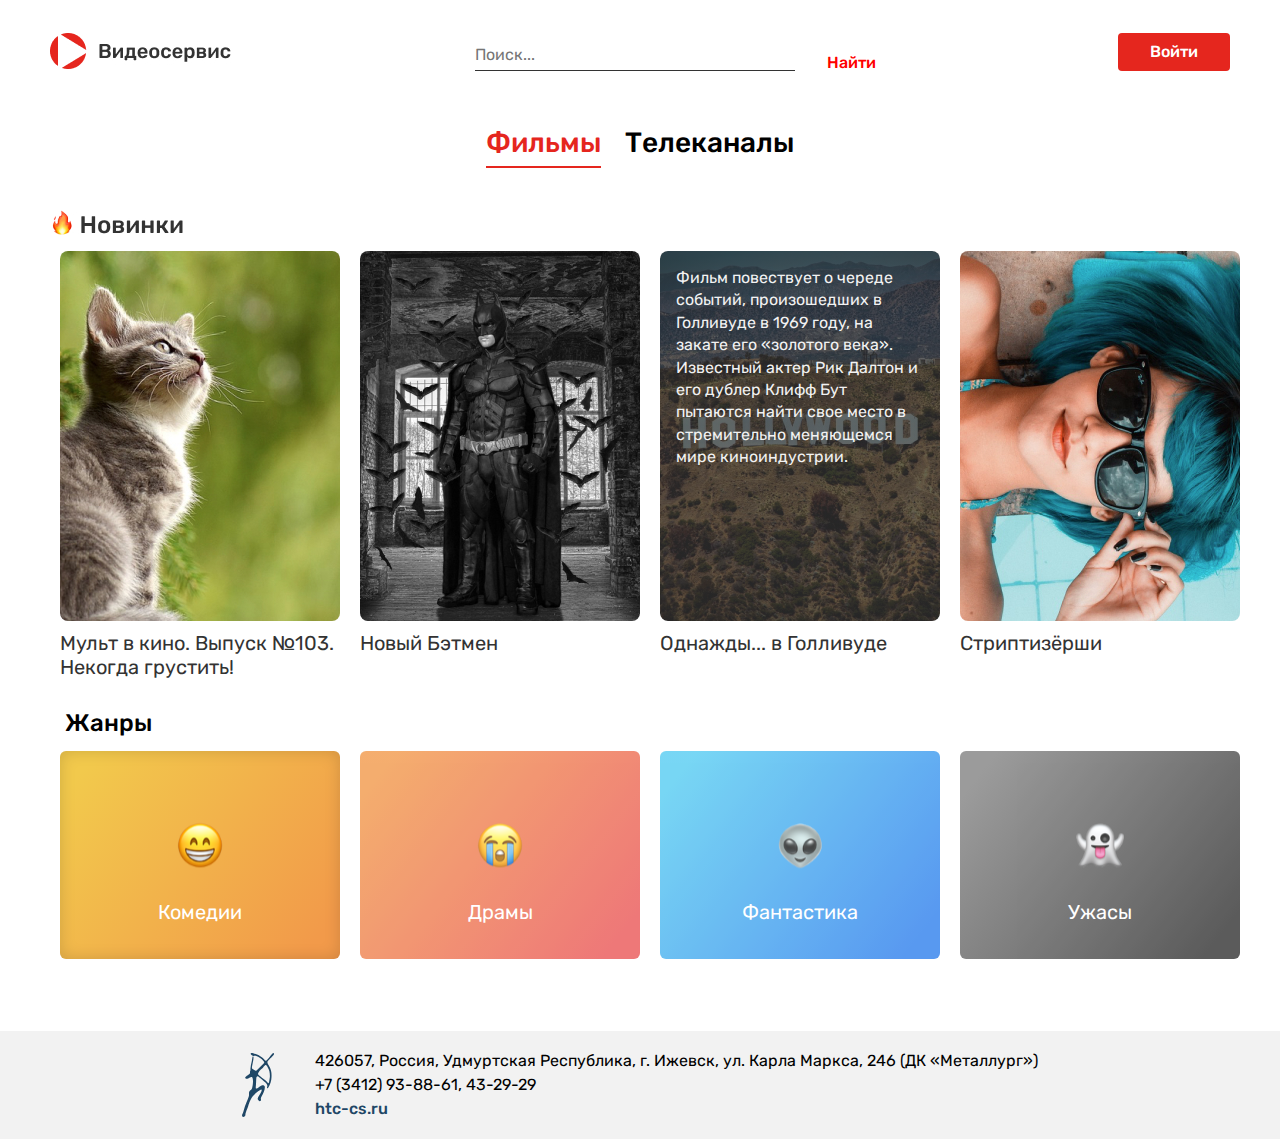
==== commit f5f4f9b7: "commit5" ====
--- a/index.html
+++ b/index.html
@@ -8,7 +8,7 @@
 		<link rel="preconnect" href="https://fonts.gstatic.com">
 		<link href="https://fonts.googleapis.com/css2?family=Rubik&display=swap" rel="stylesheet">
 		<link href="https://fonts.googleapis.com/css2?family=Rubik:wght@500&display=swap" rel="stylesheet">
-		<script src="../../js/script.js"></script>
+		<script src="js/script.js"></script>
 	</head>
 	<body>
 		<div class="wrapper">
--- a/css/style.css
+++ b/css/style.css
@@ -1 +1 @@
-@charset "UTF-8";.main__header-login-btn,.modal__button-element{background-color:#E5261E;border-radius:4px;padding:9px 32px 10px 32px;color:#fff;font-weight:500;font-size:16px}.main__header-login-btn:hover,.modal__button-element:hover{background-color:silver;color:#E5261E}.main__header-login-logout,.main__header-search-button a{color:red;font-weight:500}.main__header-login-logout:hover,.main__header-search-button a:hover{color:silver}body{position:relative}.wrapper{font-family:Rubik,sans-serif;font-weight:400;font-size:16px;overflow:auto;background-color:#fff;display:flex;flex-direction:column;align-items:center;min-height:100%;min-width:100%}.main{margin:0 auto;margin-bottom:72px;display:flex;flex-direction:column;flex:1 0 auto}.main__content{display:flex;flex:1 0 auto;flex-direction:column;max-width:1180px;width:100%}*{padding:0;margin:0;border:0}*,:after,:before{-moz-box-sizing:border-box;-webkit-box-sizing:border-box;box-sizing:border-box}:active,:focus{outline:none}a:active,a:focus{outline:none}aside,footer,header,nav{display:block}body,html{height:100%;width:100%;font-size:100%;line-height:1;font-size:14px;-ms-text-size-adjust:100%;-moz-text-size-adjust:100%;-webkit-text-size-adjust:100%}button,input,textarea{font-family:inherit}input::-ms-clear{display:none}button{cursor:pointer}button::-moz-focus-inner{padding:0;border:0}a,a:visited{text-decoration:none}a:hover{text-decoration:none}ul li{list-style:none}img{vertical-align:top}h1,h2,h3,h4,h5,h6{font-size:inherit;font-weight:400}.main__header{margin-bottom:48px}.main__header-content{display:flex;justify-content:space-between;padding-top:33px}.main__header-search{display:flex;align-items:flex-end}.main__header-search-input{border-bottom:1px solid #333;padding-bottom:6px;margin-right:32px}.main__header-search-input input{width:320px;color:#828282;font-size:16px}.main__header-login{display:flex;align-items:flex-end}.main__header-login-auth{display:none}.main__header-login-username{font-weight:500;font-size:16px;color:#333;margin-right:16px}.main__header-login-input{border:1px solid #333;padding:3px 5px;display:none}@media (max-width:1200px){.main__header-content{justify-content:center}.main__header-logo{display:none}.main__header-search{margin-right:65px}}.main__tabs{display:flex;justify-content:center;padding:10px;margin-bottom:32px}.main__tabs-content{display:flex;font-weight:500;font-size:28px;cursor:pointer}.main__tabs-movies{margin-right:24px}.active{color:#E5261E;border-bottom:2px solid #E5261E;padding-bottom:9px}.main__movies{margin-bottom:32px}.main__movies-content{display:flex;flex-direction:column}.main__movies-news-title{margin-bottom:16px}.main__movies-list-row{display:flex;justify-content:space-between}.main__movies-item{width:100%;padding:0 10px}.main__movies-item-poster{background-repeat:no-repeat;background-size:contain;width:280px;height:370px;border-radius:8px;margin-bottom:11px}.main__movies-item-poster.cat{background-image:url("img/content/cat.jpg")}.main__movies-item-poster.batman{background-image:url("img/content/batman.jpg")}.main__movies-item-poster.hollywood{background-image:linear-gradient(rgba(51,51,51,0.75),rgba(51,51,51,0.75)),url("img/content/hollywood.jpg");font-size:16px;color:#F2F2F2;line-height:22.4px;padding:16px}.main__movies-item-poster.girl{background-image:url("img/content/girl.jpg")}.main__movies-item-description{color:#333;font-size:20px;line-height:23.7px;display:flex;align-self:center}.main__genres-genres-title{font-weight:500;font-size:24px;margin-bottom:16px;padding-left:15px}.main__genres-row{display:flex;justify-content:space-between}.main__genres-item{width:100%;padding:0 10px}.main__genres-poster{width:280px;height:208px;border-radius:6px;display:flex;flex-direction:column;align-items:center;justify-content:center}.main__genres-poster.comedy{background:linear-gradient(127.83deg,#F2C94C 8.44%,#F29A4A 91.36%);box-shadow:inset 0px 0px 16px rgba(0,0,0,0.15)}.main__genres-poster.drama{background:linear-gradient(127.83deg,#F2994A 8.44%,#EB5757 91.36%);opacity:0.8}.main__genres-poster.sci-fi{background:linear-gradient(127.83deg,#56CCF2 8.44%,#2F80ED 91.36%);opacity:0.8}.main__genres-poster.horror{background:linear-gradient(127.83deg,#828282 8.44%,#333333 91.36%);opacity:0.8}.main__genres-description{color:#fff;font-size:20px;position:relative;top:32px}@media (max-width:1200px){.main__genres-genres-title,.main__movies-news-title{text-align:center;margin-bottom:25px}.main__genres-row,.main__movies-list-row{flex-wrap:wrap}.main__genres-item,.main__movies-item{width:50%;display:flex;flex-direction:column;justify-content:center;align-items:center;margin-bottom:15px}.main__genres-item-poster.batman,.main__movies-item-poster.batman{position:relative;top:-11px}}.main__channels{display:none;flex:1 0 auto;width:1180px}.main__channels-content{overflow-y:auto;position:relative;display:flex;flex:1 0 auto;width:100%;justify-content:center}.main__channels-container{position:absolute;overflow:hidden;width:100%}.main__channels-item{padding:21px 176px;background-color:#F2F2F2;border-radius:8px;display:flex}.main__channels-item:not(:last-child){margin-bottom:16px}.main__channels-logo{margin-right:175px;display:flex;align-self:center}.main__channels-logo.twoxtwo{position:relative;right:30px;margin-right:113px}.main__channels-logo.amedia{margin-right:165px}.main__channels-info{display:flex;flex-direction:column}.main__channels-title{margin-bottom:17px;font-size:20px;font-weight:500;color:#333}.main__channels-programm{display:flex}.main__channels-time{margin-right:16px}.main__channels-time-item:not(:last-child){margin-bottom:12px}.main__channels-name-item:not(:last-child){margin-bottom:12px}.alarm{color:red}*{scrollbar-width:auto;scrollbar-color:#BDBDBD #ffffff}::-webkit-scrollbar{width:12px}::-webkit-scrollbar-track{background:#ffffff}::-webkit-scrollbar-thumb{background-color:#BDBDBD;border-radius:10px;border:3px solid #ffffff}@media (max-width:1179px){.main__channels{max-width:1000px}.main__channels-item{padding:8px 60px;font-size:11px}}.modal{position:absolute;width:100%;height:100%;z-index:2;background-color:rgba(51,51,51,0.6);display:none}.modal__close{color:black;position:absolute;right:10px;top:5px;font-size:24px}.modal__close:hover{color:red;cursor:pointer}.modal__content{background-color:#fff;border-radius:8px;width:304px;margin:8% auto;position:relative}.modal__content-row{padding:36px;display:flex;flex-direction:column}.modal__title{font-weight:500;font-size:28px;color:#333;text-align:center;margin-bottom:24px}.modal__body{margin-bottom:120px}.modal__body-input{color:#828282;font-size:16px;padding-bottom:6px;border-bottom:1px solid #333;margin-bottom:24px;width:100%}.modal__body-checkbox{display:flex}.modal__body-checkbox-element{margin-right:8px;transform:scale(1.2)}.modal__body-checkbox-label{font-size:16px}.modal__button{display:flex;justify-content:center}.footer{padding:22px 130px;background-color:#F2F2F2;display:flex;width:100%;justify-content:center}.footer__content{display:flex}.footer__logo{margin-right:40px}.footer__info{display:flex;flex-direction:column;justify-content:space-between;font-size:16px}.footer__site{color:#1F4766;font-weight:500}@media (max-width:1179px){.footer{min-width:1180px}.footer__info{font-size:12px}}+@charset "UTF-8";.main__header-login-btn,.modal__button-element{background-color:#E5261E;border-radius:4px;padding:9px 32px 10px 32px;color:#fff;font-weight:500;font-size:16px}.main__header-login-btn:hover,.modal__button-element:hover{background-color:silver;color:#E5261E}.main__header-login-logout,.main__header-search-button a{color:red;font-weight:500}.main__header-login-logout:hover,.main__header-search-button a:hover{color:silver}body{position:relative}.wrapper{font-family:Rubik,sans-serif;font-weight:400;font-size:16px;overflow:auto;background-color:#fff;display:flex;flex-direction:column;align-items:center;min-height:100%;min-width:100%}.main{margin:0 auto;margin-bottom:72px;display:flex;flex-direction:column;flex:1 0 auto}.main__content{display:flex;flex:1 0 auto;flex-direction:column;max-width:1180px;width:100%}*{padding:0;margin:0;border:0}*,:after,:before{-moz-box-sizing:border-box;-webkit-box-sizing:border-box;box-sizing:border-box}:active,:focus{outline:none}a:active,a:focus{outline:none}aside,footer,header,nav{display:block}body,html{height:100%;width:100%;font-size:100%;line-height:1;font-size:14px;-ms-text-size-adjust:100%;-moz-text-size-adjust:100%;-webkit-text-size-adjust:100%}button,input,textarea{font-family:inherit}input::-ms-clear{display:none}button{cursor:pointer}button::-moz-focus-inner{padding:0;border:0}a,a:visited{text-decoration:none}a:hover{text-decoration:none}ul li{list-style:none}img{vertical-align:top}h1,h2,h3,h4,h5,h6{font-size:inherit;font-weight:400}.main__header{margin-bottom:48px}.main__header-content{display:flex;justify-content:space-between;padding-top:33px}.main__header-search{display:flex;align-items:flex-end}.main__header-search-input{border-bottom:1px solid #333;padding-bottom:6px;margin-right:32px}.main__header-search-input input{width:320px;color:#828282;font-size:16px}.main__header-login{display:flex;align-items:flex-end}.main__header-login-auth{display:none}.main__header-login-username{font-weight:500;font-size:16px;color:#333;margin-right:16px}.main__header-login-input{border:1px solid #333;padding:3px 5px;display:none}@media (max-width:1200px){.main__header-content{justify-content:center}.main__header-logo{display:none}.main__header-search{margin-right:65px}}.main__tabs{display:flex;justify-content:center;padding:10px;margin-bottom:32px}.main__tabs-content{display:flex;font-weight:500;font-size:28px;cursor:pointer}.main__tabs-movies{margin-right:24px}.active{color:#E5261E;border-bottom:2px solid #E5261E;padding-bottom:9px}.main__movies{margin-bottom:32px}.main__movies-content{display:flex;flex-direction:column}.main__movies-news-title{margin-bottom:16px}.main__movies-list-row{display:flex;justify-content:space-between}.main__movies-item{width:100%;padding:0 10px}.main__movies-item-poster{background-repeat:no-repeat;background-size:contain;width:280px;height:370px;border-radius:8px;margin-bottom:11px}.main__movies-item-poster.cat{background-image:url("../img/content/cat.jpg")}.main__movies-item-poster.batman{background-image:url("../img/content/batman.jpg")}.main__movies-item-poster.hollywood{background-image:linear-gradient(rgba(51,51,51,0.75),rgba(51,51,51,0.75)),url("../img/content/hollywood.jpg");font-size:16px;color:#F2F2F2;line-height:22.4px;padding:16px}.main__movies-item-poster.girl{background-image:url("../img/content/girl.jpg")}.main__movies-item-description{color:#333;font-size:20px;line-height:23.7px;display:flex;align-self:center}.main__genres-genres-title{font-weight:500;font-size:24px;margin-bottom:16px;padding-left:15px}.main__genres-row{display:flex;justify-content:space-between}.main__genres-item{width:100%;padding:0 10px}.main__genres-poster{width:280px;height:208px;border-radius:6px;display:flex;flex-direction:column;align-items:center;justify-content:center}.main__genres-poster.comedy{background:linear-gradient(127.83deg,#F2C94C 8.44%,#F29A4A 91.36%);box-shadow:inset 0px 0px 16px rgba(0,0,0,0.15)}.main__genres-poster.drama{background:linear-gradient(127.83deg,#F2994A 8.44%,#EB5757 91.36%);opacity:0.8}.main__genres-poster.sci-fi{background:linear-gradient(127.83deg,#56CCF2 8.44%,#2F80ED 91.36%);opacity:0.8}.main__genres-poster.horror{background:linear-gradient(127.83deg,#828282 8.44%,#333333 91.36%);opacity:0.8}.main__genres-description{color:#fff;font-size:20px;position:relative;top:32px}@media (max-width:1200px){.main__genres-genres-title,.main__movies-news-title{text-align:center;margin-bottom:25px}.main__genres-row,.main__movies-list-row{flex-wrap:wrap}.main__genres-item,.main__movies-item{width:50%;display:flex;flex-direction:column;justify-content:center;align-items:center;margin-bottom:15px}.main__genres-item-poster.batman,.main__movies-item-poster.batman{position:relative;top:-11px}}.main__channels{display:none;flex:1 0 auto;width:1180px}.main__channels-content{overflow-y:auto;position:relative;display:flex;flex:1 0 auto;width:100%;justify-content:center}.main__channels-container{position:absolute;overflow:hidden;width:100%}.main__channels-item{padding:21px 176px;background-color:#F2F2F2;border-radius:8px;display:flex}.main__channels-item:not(:last-child){margin-bottom:16px}.main__channels-logo{margin-right:175px;display:flex;align-self:center}.main__channels-logo.twoxtwo{position:relative;right:30px;margin-right:113px}.main__channels-logo.amedia{margin-right:165px}.main__channels-info{display:flex;flex-direction:column}.main__channels-title{margin-bottom:17px;font-size:20px;font-weight:500;color:#333}.main__channels-programm{display:flex}.main__channels-time{margin-right:16px}.main__channels-time-item:not(:last-child){margin-bottom:12px}.main__channels-name-item:not(:last-child){margin-bottom:12px}.alarm{color:red}*{scrollbar-width:auto;scrollbar-color:#BDBDBD #ffffff}::-webkit-scrollbar{width:12px}::-webkit-scrollbar-track{background:#ffffff}::-webkit-scrollbar-thumb{background-color:#BDBDBD;border-radius:10px;border:3px solid #ffffff}@media (max-width:1179px){.main__channels{max-width:1000px}.main__channels-item{padding:8px 60px;font-size:11px}}.modal{position:absolute;width:100%;height:100%;z-index:2;background-color:rgba(51,51,51,0.6);display:none}.modal__close{color:black;position:absolute;right:10px;top:5px;font-size:24px}.modal__close:hover{color:red;cursor:pointer}.modal__content{background-color:#fff;border-radius:8px;width:304px;margin:8% auto;position:relative}.modal__content-row{padding:36px;display:flex;flex-direction:column}.modal__title{font-weight:500;font-size:28px;color:#333;text-align:center;margin-bottom:24px}.modal__body{margin-bottom:120px}.modal__body-input{color:#828282;font-size:16px;padding-bottom:6px;border-bottom:1px solid #333;margin-bottom:24px;width:100%}.modal__body-checkbox{display:flex}.modal__body-checkbox-element{margin-right:8px;transform:scale(1.2)}.modal__body-checkbox-label{font-size:16px}.modal__button{display:flex;justify-content:center}.footer{padding:22px 130px;background-color:#F2F2F2;display:flex;width:100%;justify-content:center}.footer__content{display:flex}.footer__logo{margin-right:40px}.footer__info{display:flex;flex-direction:column;justify-content:space-between;font-size:16px}.footer__site{color:#1F4766;font-weight:500}@media (max-width:1179px){.footer{min-width:1180px}.footer__info{font-size:12px}}